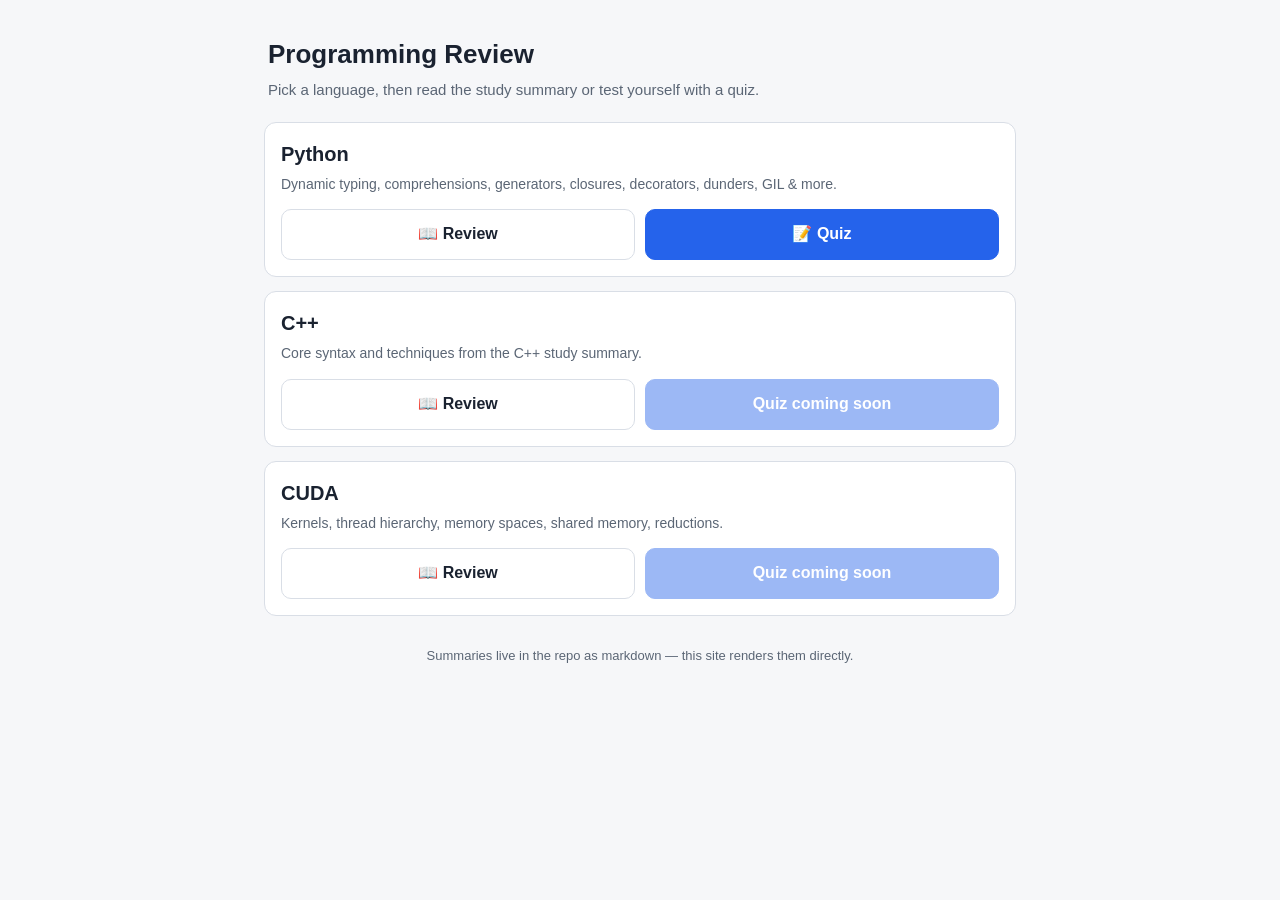
==== index.html @ 1585873d "Add mobile-first review/quiz site with Python quiz (37 questions) - index.html: landing page listing" ====
<!DOCTYPE html>
<html lang="en">
<head>
  <meta charset="utf-8">
  <meta name="viewport" content="width=device-width, initial-scale=1">
  <meta name="color-scheme" content="light dark">
  <title>Programming Review</title>
  <link rel="stylesheet" href="assets/style.css">
</head>
<body>
  <div class="wrap">
    <h1 class="page-title">Programming Review</h1>
    <p class="page-sub">Pick a language, then read the study summary or test yourself with a quiz.</p>
    <div id="cards"></div>
    <p class="footer-note">Summaries live in the repo as markdown — this site renders them directly.</p>
  </div>

  <script src="assets/languages.js"></script>
  <script>
    var cards = document.getElementById("cards");
    window.LANGUAGES.forEach(function (lang) {
      var card = document.createElement("div");
      card.className = "card";

      var h = document.createElement("h2");
      h.textContent = lang.name;
      var p = document.createElement("p");
      p.className = "desc";
      p.textContent = lang.desc;

      var actions = document.createElement("div");
      actions.className = "actions";

      var review = document.createElement("a");
      review.className = "btn";
      review.href = "review.html?lang=" + lang.id;
      review.textContent = "📖 Review";

      var quiz = document.createElement("a");
      quiz.className = "btn primary" + (lang.quiz ? "" : " disabled");
      quiz.href = lang.quiz ? "quiz.html?lang=" + lang.id : "#";
      quiz.textContent = lang.quiz ? "📝 Quiz" : "Quiz coming soon";

      actions.appendChild(review);
      actions.appendChild(quiz);
      card.appendChild(h);
      card.appendChild(p);
      card.appendChild(actions);
      cards.appendChild(card);
    });
  </script>
</body>
</html>
---- assets/style.css ----
/* Programming Review — shared styles (mobile-first) */
:root {
  --bg: #f6f7f9;
  --surface: #ffffff;
  --text: #1a2230;
  --muted: #5b6675;
  --border: #d9dee6;
  --accent: #2563eb;
  --accent-soft: #dbe7ff;
  --good: #15803d;
  --good-soft: #dcf5e4;
  --bad: #b91c1c;
  --bad-soft: #fde5e5;
  --warn-soft: #fff3d6;
  --code-bg: #0f172a;
  --code-text: #e2e8f0;
  --inline-code-bg: #e8ecf3;
  --radius: 12px;
}
@media (prefers-color-scheme: dark) {
  :root {
    --bg: #0e1116;
    --surface: #171c24;
    --text: #e6eaf0;
    --muted: #98a3b3;
    --border: #2a3240;
    --accent: #60a5fa;
    --accent-soft: #1e2f52;
    --good: #4ade80;
    --good-soft: #12301c;
    --bad: #f87171;
    --bad-soft: #3a1414;
    --warn-soft: #3a2f10;
    --code-bg: #0b0f17;
    --code-text: #dbe2ec;
    --inline-code-bg: #232c3a;
  }
}

* { box-sizing: border-box; }
html { -webkit-text-size-adjust: 100%; }
body {
  margin: 0;
  font-family: -apple-system, BlinkMacSystemFont, "Segoe UI", Roboto, "Helvetica Neue", Arial, sans-serif;
  background: var(--bg);
  color: var(--text);
  line-height: 1.55;
}
.wrap {
  max-width: 780px;
  margin: 0 auto;
  padding: 16px 14px 64px;
}

/* Top bar */
.topbar {
  position: sticky;
  top: 0;
  z-index: 10;
  background: var(--surface);
  border-bottom: 1px solid var(--border);
  padding: 10px 14px;
  display: flex;
  align-items: center;
  gap: 10px;
}
.topbar a.back {
  color: var(--accent);
  text-decoration: none;
  font-weight: 600;
  font-size: 15px;
  white-space: nowrap;
}
.topbar .title {
  font-weight: 700;
  font-size: 16px;
  overflow: hidden;
  text-overflow: ellipsis;
  white-space: nowrap;
  flex: 1;
}

h1.page-title { font-size: 26px; margin: 18px 4px 4px; }
p.page-sub { color: var(--muted); margin: 0 4px 20px; font-size: 15px; }

/* Language cards on the landing page */
.card {
  background: var(--surface);
  border: 1px solid var(--border);
  border-radius: var(--radius);
  padding: 16px;
  margin-bottom: 14px;
}
.card h2 { margin: 0 0 4px; font-size: 20px; }
.card p.desc { margin: 0 0 14px; color: var(--muted); font-size: 14px; }
.card .actions { display: flex; gap: 10px; }
.btn {
  display: inline-block;
  flex: 1;
  text-align: center;
  padding: 12px 14px;
  border-radius: 10px;
  border: 1px solid var(--border);
  background: var(--surface);
  color: var(--text);
  font-size: 16px;
  font-weight: 600;
  text-decoration: none;
  cursor: pointer;
  -webkit-tap-highlight-color: transparent;
}
.btn.primary { background: var(--accent); border-color: var(--accent); color: #fff; }
.btn.disabled { opacity: 0.45; pointer-events: none; }
.btn:active { transform: scale(0.985); }

/* Review page — rendered markdown */
.toc-box {
  background: var(--surface);
  border: 1px solid var(--border);
  border-radius: var(--radius);
  padding: 12px 14px;
  margin: 14px 0 20px;
}
.toc-box label { font-size: 13px; color: var(--muted); display: block; margin-bottom: 6px; }
.toc-box select {
  width: 100%;
  font-size: 15px;
  padding: 10px;
  border-radius: 8px;
  border: 1px solid var(--border);
  background: var(--bg);
  color: var(--text);
}

.md h1 { font-size: 24px; margin: 24px 0 10px; }
.md h2 {
  font-size: 20px;
  margin: 34px 0 10px;
  padding-top: 12px;
  border-top: 2px solid var(--border);
  scroll-margin-top: 64px;
}
.md h3 { font-size: 17px; margin: 22px 0 8px; }
.md p { margin: 10px 0; overflow-wrap: break-word; }
.md ul, .md ol { padding-left: 22px; }
.md li { margin: 4px 0; }
.md blockquote {
  margin: 12px 0;
  padding: 8px 14px;
  border-left: 4px solid var(--accent);
  background: var(--surface);
  border-radius: 0 8px 8px 0;
  color: var(--muted);
}
.md hr { border: none; border-top: 1px solid var(--border); margin: 20px 0; }
.md code {
  background: var(--inline-code-bg);
  padding: 2px 5px;
  border-radius: 5px;
  font-size: 0.9em;
  font-family: ui-monospace, SFMono-Regular, Menlo, Consolas, monospace;
  overflow-wrap: break-word;
}
.md pre {
  background: var(--code-bg);
  color: var(--code-text);
  padding: 12px 14px;
  border-radius: 10px;
  overflow-x: auto;
  font-size: 13px;
  line-height: 1.5;
  -webkit-overflow-scrolling: touch;
}
.md pre code { background: none; padding: 0; color: inherit; font-size: inherit; }

/* Quiz */
.progress-track {
  height: 6px;
  background: var(--border);
  border-radius: 3px;
  margin: 16px 0 8px;
  overflow: hidden;
}
.progress-fill { height: 100%; background: var(--accent); border-radius: 3px; transition: width 0.3s; }
.progress-label { font-size: 13px; color: var(--muted); margin-bottom: 14px; }

.q-card {
  background: var(--surface);
  border: 1px solid var(--border);
  border-radius: var(--radius);
  padding: 18px 16px;
}
.q-type {
  display: inline-block;
  font-size: 11px;
  font-weight: 700;
  letter-spacing: 0.06em;
  text-transform: uppercase;
  color: var(--accent);
  background: var(--accent-soft);
  padding: 3px 8px;
  border-radius: 999px;
  margin-bottom: 10px;
}
.q-text { font-size: 17px; font-weight: 600; margin: 0 0 8px; overflow-wrap: break-word; }
.q-text code, .choice code, .feedback code {
  background: var(--inline-code-bg);
  padding: 1px 5px;
  border-radius: 5px;
  font-family: ui-monospace, SFMono-Regular, Menlo, Consolas, monospace;
  font-size: 0.9em;
}
.q-card pre {
  background: var(--code-bg);
  color: var(--code-text);
  padding: 12px 14px;
  border-radius: 10px;
  overflow-x: auto;
  font-size: 13px;
  line-height: 1.5;
  margin: 10px 0;
  -webkit-overflow-scrolling: touch;
}
.q-card pre code { background: none; padding: 0; color: inherit; }

.choices { display: flex; flex-direction: column; gap: 10px; margin-top: 14px; }
.choice {
  width: 100%;
  text-align: left;
  padding: 13px 14px;
  font-size: 15px;
  border-radius: 10px;
  border: 1.5px solid var(--border);
  background: var(--bg);
  color: var(--text);
  cursor: pointer;
  line-height: 1.45;
  -webkit-tap-highlight-color: transparent;
  overflow-wrap: break-word;
}
.choice.selected { border-color: var(--accent); background: var(--accent-soft); }
.choice.correct { border-color: var(--good); background: var(--good-soft); }
.choice.wrong { border-color: var(--bad); background: var(--bad-soft); }
.choice:disabled { cursor: default; }

.fill-input {
  width: 100%;
  margin-top: 14px;
  padding: 13px 14px;
  font-size: 16px;
  border-radius: 10px;
  border: 1.5px solid var(--border);
  background: var(--bg);
  color: var(--text);
  font-family: ui-monospace, SFMono-Regular, Menlo, Consolas, monospace;
}
.fill-input:focus { outline: none; border-color: var(--accent); }

.quiz-actions { margin-top: 16px; display: flex; gap: 10px; }
.quiz-actions .btn { font-size: 16px; padding: 13px; }

.feedback {
  margin-top: 16px;
  border-radius: 10px;
  padding: 14px;
  font-size: 15px;
  border: 1.5px solid;
}
.feedback.ok { border-color: var(--good); background: var(--good-soft); }
.feedback.no { border-color: var(--bad); background: var(--bad-soft); }
.feedback .verdict { font-weight: 700; font-size: 16px; margin-bottom: 6px; }
.feedback .correct-answer { margin: 8px 0; }
.feedback .explain { margin: 8px 0; }
.feedback a.review-link {
  display: inline-block;
  margin-top: 8px;
  color: var(--accent);
  font-weight: 600;
  text-decoration: none;
}

/* Results */
.score-big { font-size: 42px; font-weight: 800; text-align: center; margin: 18px 0 2px; }
.score-msg { text-align: center; color: var(--muted); margin-bottom: 20px; }
.missed-list { list-style: none; padding: 0; margin: 0; }
.missed-list li {
  background: var(--surface);
  border: 1px solid var(--border);
  border-radius: 10px;
  padding: 12px 14px;
  margin-bottom: 10px;
  font-size: 14px;
}
.missed-list .sec { font-weight: 700; }
.missed-list a { color: var(--accent); text-decoration: none; font-weight: 600; }

.footer-note { margin-top: 30px; text-align: center; font-size: 13px; color: var(--muted); }
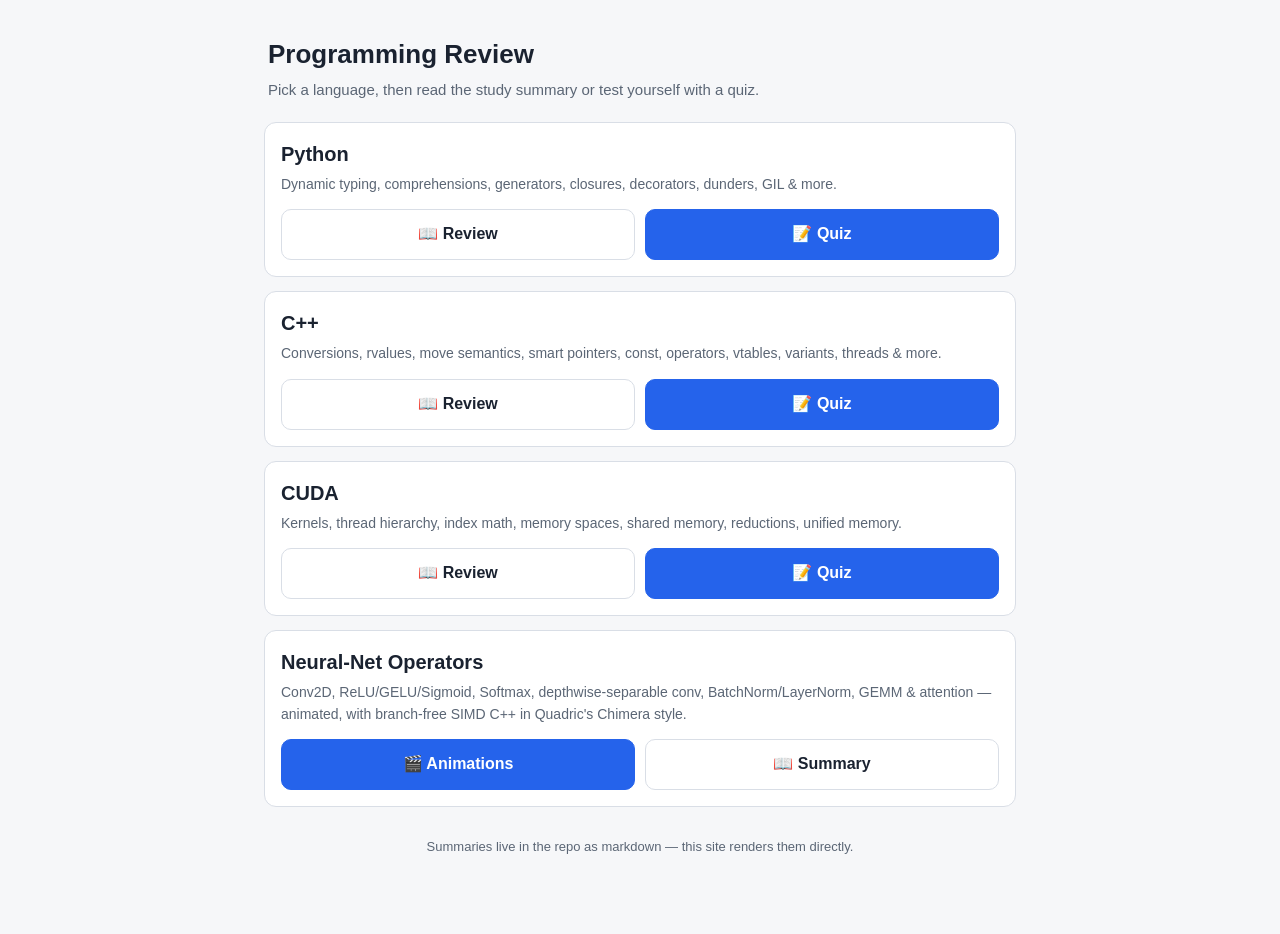
==== commit 0c602d2a: "Add animated Neural-Net Operators page (Quadric/Chimera-style C++) New interactive page (operators.h" ====
--- a/index.html
+++ b/index.html
@@ -31,18 +31,35 @@
       var actions = document.createElement("div");
       actions.className = "actions";
 
-      var review = document.createElement("a");
-      review.className = "btn";
-      review.href = "review.html?lang=" + lang.id;
-      review.textContent = "📖 Review";
+      if (lang.interactive) {
+        // Interactive/animated topic (e.g. NN operators): Animations + Summary.
+        var anim = document.createElement("a");
+        anim.className = "btn primary";
+        anim.href = lang.interactive;
+        anim.textContent = "🎬 Animations";
 
-      var quiz = document.createElement("a");
-      quiz.className = "btn primary" + (lang.quiz ? "" : " disabled");
-      quiz.href = lang.quiz ? "quiz.html?lang=" + lang.id : "#";
-      quiz.textContent = lang.quiz ? "📝 Quiz" : "Quiz coming soon";
+        var summary = document.createElement("a");
+        summary.className = "btn";
+        summary.href = "review.html?lang=" + lang.id;
+        summary.textContent = "📖 Summary";
 
-      actions.appendChild(review);
-      actions.appendChild(quiz);
+        actions.appendChild(anim);
+        actions.appendChild(summary);
+      } else {
+        var review = document.createElement("a");
+        review.className = "btn";
+        review.href = "review.html?lang=" + lang.id;
+        review.textContent = "📖 Review";
+
+        var quiz = document.createElement("a");
+        quiz.className = "btn primary" + (lang.quiz ? "" : " disabled");
+        quiz.href = lang.quiz ? "quiz.html?lang=" + lang.id : "#";
+        quiz.textContent = lang.quiz ? "📝 Quiz" : "Quiz coming soon";
+
+        actions.appendChild(review);
+        actions.appendChild(quiz);
+      }
+
       card.appendChild(h);
       card.appendChild(p);
       card.appendChild(actions);
--- a/assets/style.css
+++ b/assets/style.css
@@ -279,6 +279,31 @@
   text-decoration: none;
 }
 
+/* Usage-example code block inside feedback and recap */
+.example { margin: 12px 0 4px; }
+.example-label {
+  font-size: 12px;
+  font-weight: 700;
+  letter-spacing: 0.04em;
+  text-transform: uppercase;
+  color: var(--muted);
+  margin-bottom: 6px;
+}
+.feedback .example pre,
+.miss-body .example pre {
+  background: var(--code-bg);
+  color: var(--code-text);
+  padding: 12px 14px;
+  border-radius: 10px;
+  overflow-x: auto;
+  font-size: 12.5px;
+  line-height: 1.5;
+  margin: 0;
+  -webkit-overflow-scrolling: touch;
+}
+.feedback .example pre code,
+.miss-body .example pre code { background: none; padding: 0; color: inherit; }
+
 /* Results */
 .score-big { font-size: 42px; font-weight: 800; text-align: center; margin: 18px 0 2px; }
 .score-msg { text-align: center; color: var(--muted); margin-bottom: 20px; }
@@ -294,4 +319,360 @@
 .missed-list .sec { font-weight: 700; }
 .missed-list a { color: var(--accent); text-decoration: none; font-weight: 600; }
 
+/* Difficulty level chips (start screen) */
+.level-chips {
+  display: flex;
+  flex-wrap: wrap;
+  gap: 8px;
+  margin-top: 10px;
+}
+.level-chip {
+  flex: 1 1 calc(50% - 8px);
+  display: flex;
+  align-items: center;
+  justify-content: center;
+  gap: 6px;
+  padding: 11px 10px;
+  font-size: 14px;
+  font-weight: 600;
+  border-radius: 10px;
+  border: 1.5px solid var(--border);
+  background: var(--bg);
+  color: var(--text);
+  cursor: pointer;
+  -webkit-tap-highlight-color: transparent;
+}
+.level-chip.active { border-color: var(--accent); background: var(--accent-soft); }
+.level-chip.disabled { opacity: 0.4; cursor: default; }
+.level-chip .chip-count {
+  font-size: 12px;
+  font-weight: 700;
+  color: var(--muted);
+  background: var(--inline-code-bg);
+  border-radius: 999px;
+  padding: 1px 7px;
+}
+
+/* Level badge on question cards & recap */
+.badge-row { display: flex; align-items: center; gap: 8px; flex-wrap: wrap; margin-bottom: 10px; }
+.badge-row .q-type { margin-bottom: 0; }
+.level-badge {
+  display: inline-block;
+  font-size: 11px;
+  font-weight: 700;
+  letter-spacing: 0.05em;
+  text-transform: uppercase;
+  padding: 3px 8px;
+  border-radius: 999px;
+}
+.level-badge.beginner { color: var(--good); background: var(--good-soft); }
+.level-badge.intermediate { color: #a16207; background: var(--warn-soft); }
+.level-badge.advanced { color: var(--bad); background: var(--bad-soft); }
+@media (prefers-color-scheme: dark) {
+  .level-badge.intermediate { color: #fbbf24; }
+}
+
+/* Per-level score breakdown on results */
+.level-score-row {
+  display: flex;
+  flex-wrap: wrap;
+  justify-content: center;
+  gap: 8px;
+  margin: -8px 0 20px;
+}
+.level-score {
+  font-size: 13px;
+  font-weight: 700;
+  padding: 5px 12px;
+  border-radius: 999px;
+  background: var(--surface);
+  border: 1px solid var(--border);
+}
+.miss-level { margin: 4px 0 8px; }
+
+/* Code-assembly question — blanks + token bank */
+.assemble-code {
+  background: var(--code-bg);
+  color: var(--code-text);
+  padding: 12px 14px;
+  border-radius: 10px;
+  overflow-x: auto;
+  font-size: 13px;
+  line-height: 1.9;
+  margin: 10px 0;
+  -webkit-overflow-scrolling: touch;
+}
+.assemble-code code { background: none; padding: 0; color: inherit; }
+.blank {
+  display: inline-block;
+  min-width: 46px;
+  min-height: 22px;
+  padding: 1px 8px;
+  margin: 0 1px;
+  vertical-align: baseline;
+  font-family: ui-monospace, SFMono-Regular, Menlo, Consolas, monospace;
+  font-size: 13px;
+  color: var(--code-text);
+  background: rgba(255, 255, 255, 0.06);
+  border: 1.5px dashed #64748b;
+  border-radius: 6px;
+  cursor: pointer;
+  -webkit-tap-highlight-color: transparent;
+}
+.blank.filled { border-style: solid; border-color: var(--accent); background: rgba(96, 165, 250, 0.18); }
+.blank.ok { border-style: solid; border-color: var(--good); background: rgba(74, 222, 128, 0.18); }
+.blank.bad { border-style: solid; border-color: var(--bad); background: rgba(248, 113, 113, 0.2); }
+.blank:disabled { cursor: default; }
+
+.assemble-hint { font-size: 13px; color: var(--muted); margin: 4px 0 8px; }
+.token-bank { display: flex; flex-wrap: wrap; gap: 8px; margin-bottom: 4px; }
+.token {
+  padding: 9px 13px;
+  font-family: ui-monospace, SFMono-Regular, Menlo, Consolas, monospace;
+  font-size: 14px;
+  color: var(--text);
+  background: var(--surface);
+  border: 1.5px solid var(--border);
+  border-radius: 8px;
+  cursor: pointer;
+  -webkit-tap-highlight-color: transparent;
+}
+.token:active { transform: scale(0.96); }
+.token.used { opacity: 0.35; pointer-events: none; text-decoration: line-through; }
+.token:disabled { cursor: default; }
+
+/* assembled-code answer blocks in feedback + recap */
+.answer-code {
+  background: var(--code-bg);
+  color: var(--code-text);
+  padding: 10px 12px;
+  border-radius: 8px;
+  overflow-x: auto;
+  font-size: 12.5px;
+  line-height: 1.5;
+  margin: 6px 0 0;
+  -webkit-overflow-scrolling: touch;
+}
+.answer-code code { background: none; padding: 0; color: inherit; }
+
+/* Quiz start screen — question-count slider */
+.start-card .q-text { margin-bottom: 4px; }
+.slider-row { padding: 14px 2px 4px; }
+input[type="range"] {
+  width: 100%;
+  height: 30px;
+  accent-color: var(--accent);
+  cursor: pointer;
+  background: transparent;
+}
+.slider-val { text-align: center; font-size: 15px; color: var(--muted); margin-top: 2px; }
+.slider-val #count-val { font-size: 26px; font-weight: 800; color: var(--text); }
+.start-note { font-size: 13px; color: var(--muted); text-align: center; margin-top: 12px; }
+
+/* Results — expandable incorrect-answer recap */
+.results-subhead { font-size: 18px; margin: 26px 0 10px; }
+.subhead-hint { font-size: 13px; font-weight: 400; color: var(--muted); }
+
+.miss-item {
+  background: var(--surface);
+  border: 1px solid var(--border);
+  border-radius: 10px;
+  margin-bottom: 10px;
+  overflow: hidden;
+}
+.miss-item summary {
+  list-style: none;
+  cursor: pointer;
+  padding: 13px 14px;
+  display: flex;
+  align-items: flex-start;
+  gap: 10px;
+  font-size: 15px;
+  font-weight: 600;
+  -webkit-tap-highlight-color: transparent;
+}
+.miss-item summary::-webkit-details-marker { display: none; }
+.miss-item summary::after {
+  content: "▸";
+  margin-left: auto;
+  color: var(--muted);
+  transition: transform 0.2s;
+  flex-shrink: 0;
+}
+.miss-item[open] summary::after { transform: rotate(90deg); }
+.miss-item summary code {
+  background: var(--inline-code-bg);
+  padding: 1px 5px;
+  border-radius: 5px;
+  font-family: ui-monospace, SFMono-Regular, Menlo, Consolas, monospace;
+  font-size: 0.88em;
+}
+.miss-badge { color: var(--bad); font-weight: 800; flex-shrink: 0; }
+.miss-sum-text { overflow-wrap: break-word; min-width: 0; }
+
+.miss-body { padding: 2px 14px 14px; font-size: 15px; }
+.miss-body pre {
+  background: var(--code-bg);
+  color: var(--code-text);
+  padding: 12px 14px;
+  border-radius: 10px;
+  overflow-x: auto;
+  font-size: 13px;
+  line-height: 1.5;
+  margin: 4px 0 12px;
+  -webkit-overflow-scrolling: touch;
+}
+.miss-body pre code { background: none; padding: 0; color: inherit; }
+.miss-body code {
+  background: var(--inline-code-bg);
+  padding: 1px 5px;
+  border-radius: 5px;
+  font-family: ui-monospace, SFMono-Regular, Menlo, Consolas, monospace;
+  font-size: 0.9em;
+}
+.miss-line { margin: 8px 0; padding: 10px 12px; border-radius: 8px; overflow-wrap: break-word; }
+.miss-line.your { border: 1.5px solid var(--bad); background: var(--bad-soft); }
+.miss-line.correct { border: 1.5px solid var(--good); background: var(--good-soft); }
+.miss-lbl {
+  display: block;
+  font-size: 11px;
+  font-weight: 700;
+  letter-spacing: 0.05em;
+  text-transform: uppercase;
+  color: var(--muted);
+  margin-bottom: 3px;
+}
+.miss-explain { margin: 12px 0 8px; color: var(--text); }
+
 .footer-note { margin-top: 30px; text-align: center; font-size: 13px; color: var(--muted); }
+
+/* ===== Neural-Net Operators page (animations + code) ===== */
+.op-toc {
+  display: flex;
+  flex-wrap: wrap;
+  gap: 8px;
+  margin: 4px 0 22px;
+}
+.op-toc-link {
+  font-size: 13px;
+  font-weight: 600;
+  color: var(--accent);
+  background: var(--accent-soft);
+  border: 1px solid var(--border);
+  border-radius: 999px;
+  padding: 6px 12px;
+  text-decoration: none;
+  -webkit-tap-highlight-color: transparent;
+}
+.op-toc-link:active { transform: scale(0.97); }
+
+.op-card {
+  background: var(--surface);
+  border: 1px solid var(--border);
+  border-radius: var(--radius);
+  padding: 18px 16px;
+  margin-bottom: 20px;
+  scroll-margin-top: 64px;
+}
+.op-title { font-size: 19px; margin: 0 0 8px; }
+.op-blurb { margin: 0 0 14px; font-size: 15px; color: var(--text); line-height: 1.55; }
+.op-blurb code {
+  background: var(--inline-code-bg);
+  padding: 1px 5px;
+  border-radius: 5px;
+  font-family: ui-monospace, SFMono-Regular, Menlo, Consolas, monospace;
+  font-size: 0.9em;
+}
+
+.op-canvas-wrap {
+  background: var(--bg);
+  border: 1px solid var(--border);
+  border-radius: 10px;
+  padding: 8px;
+  overflow: hidden;
+}
+.op-canvas {
+  display: block;
+  width: 100%;
+  height: 220px;
+}
+.op-caption {
+  font-size: 12.5px;
+  color: var(--muted);
+  font-family: ui-monospace, SFMono-Regular, Menlo, Consolas, monospace;
+  margin: 8px 2px 0;
+  min-height: 32px;
+  overflow-wrap: break-word;
+  line-height: 1.45;
+}
+.op-controls { display: flex; gap: 8px; margin: 8px 0 4px; }
+.op-btn {
+  flex: 1;
+  padding: 9px 8px;
+  font-size: 14px;
+  font-weight: 600;
+  border-radius: 8px;
+  border: 1.5px solid var(--border);
+  background: var(--bg);
+  color: var(--text);
+  cursor: pointer;
+  -webkit-tap-highlight-color: transparent;
+}
+.op-btn:active { transform: scale(0.97); }
+
+.op-code-label {
+  font-size: 12px;
+  font-weight: 700;
+  letter-spacing: 0.03em;
+  text-transform: uppercase;
+  color: var(--muted);
+  margin: 16px 0 6px;
+}
+.op-code {
+  background: var(--code-bg);
+  color: var(--code-text);
+  padding: 12px 14px;
+  border-radius: 10px;
+  overflow-x: auto;
+  font-size: 12px;
+  line-height: 1.55;
+  margin: 0;
+  -webkit-overflow-scrolling: touch;
+}
+.op-code code {
+  background: none;
+  padding: 0;
+  color: inherit;
+  font-family: ui-monospace, SFMono-Regular, Menlo, Consolas, monospace;
+  white-space: pre;
+}
+.op-py { margin-top: 10px; }
+.op-py summary {
+  cursor: pointer;
+  font-size: 13px;
+  font-weight: 600;
+  color: var(--accent);
+  padding: 6px 0;
+  -webkit-tap-highlight-color: transparent;
+}
+.op-py summary::-webkit-details-marker { color: var(--accent); }
+.op-py .op-code { margin-top: 6px; }
+
+.op-note {
+  margin-top: 14px;
+  padding: 12px 14px;
+  border-left: 4px solid var(--accent);
+  background: var(--accent-soft);
+  border-radius: 0 8px 8px 0;
+  font-size: 14px;
+  line-height: 1.5;
+}
+.op-note-lbl {
+  display: block;
+  font-size: 11px;
+  font-weight: 700;
+  letter-spacing: 0.05em;
+  text-transform: uppercase;
+  color: var(--accent);
+  margin-bottom: 4px;
+}
